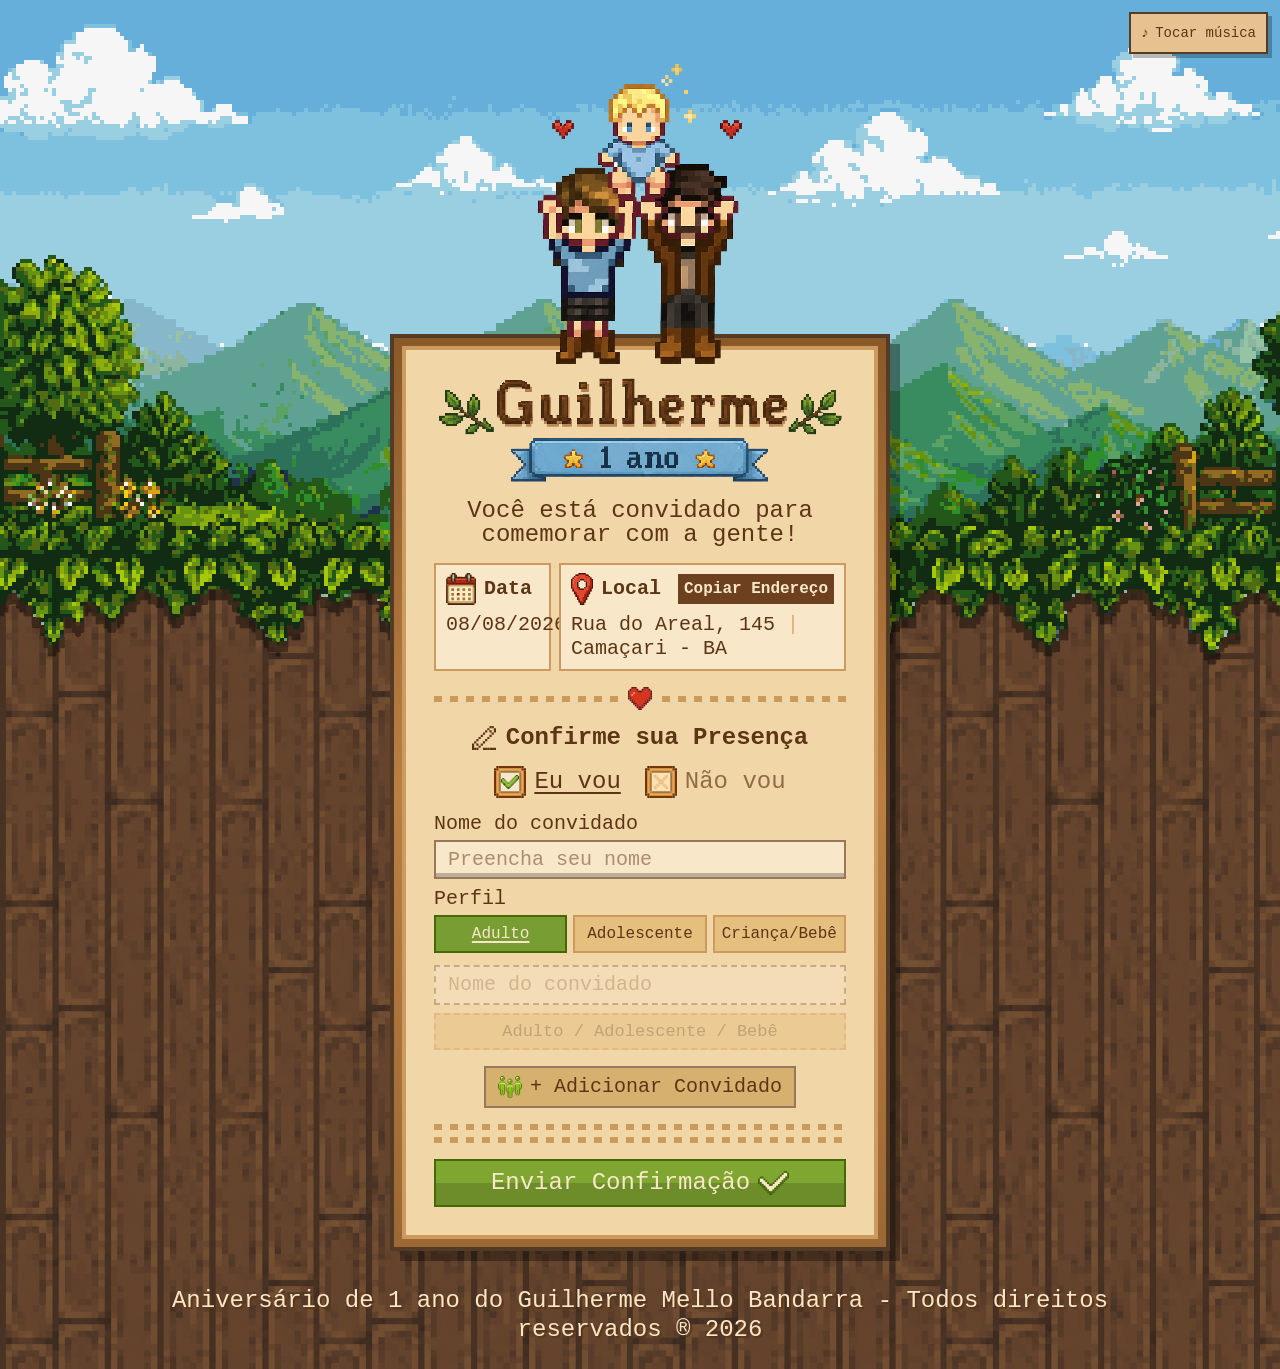
==== index.html @ 206cfdb2 "Add favicon and validate Apps Script URL" ====
<!doctype html>
<html lang="pt-BR">
  <head>
    <meta charset="UTF-8" />
    <meta name="viewport" content="width=device-width, initial-scale=1.0" />
    <title>Convite Guilherme - 1 ano</title>
    <link rel="icon" type="image/png" href="assets/images/favicon.png" />
    <link rel="stylesheet" href="styles.css" />
    <script src="script.js" defer></script>
  </head>
  <body>
    <div class="page">
      <div class="sky-scene" aria-hidden="true"></div>

      <main class="experience" aria-labelledby="invite-title">
        <button class="audio-toggle" type="button" id="audioToggle" aria-pressed="false">
          <span aria-hidden="true">♪</span>
          <span id="audioLabel">Tocar música</span>
        </button>
        <audio id="backgroundAudio" src="assets/audio/background.mp3" loop preload="auto" autoplay></audio>
        <div class="toast" id="toast" role="status" aria-live="polite" aria-atomic="true"></div>

        <section class="card-stage" aria-label="Convite de aniversário">
          <div class="family-art" aria-hidden="true">
            <img src="assets/images/family-top.png" alt="" />
          </div>

          <article class="invite-frame">
            <div class="paper">
              <h1 id="invite-title" class="sr-only">Convite de aniversário de 1 ano do Guilherme</h1>

              <div class="title-art" aria-hidden="true">
                <img src="assets/images/title-guilherme.png" alt="" />
              </div>

              <p class="intro">
                Você está convidado para<br />
                comemorar com a gente!
              </p>

              <section class="party-info" aria-label="Informações da festa">
                <div class="info-box date-box">
                  <div class="info-heading">
                    <img class="info-icon" src="assets/images/icon-calendar.svg" alt="" aria-hidden="true" />
                    <span>Data</span>
                  </div>
                  <p>08/08/2026</p>
                </div>

                <div class="info-box location-box">
                  <div class="info-heading">
                    <img class="info-icon location-icon" src="assets/images/icon-location.svg" alt="" aria-hidden="true" />
                    <span>Local</span>
                    <button class="copy-button" type="button" id="copyAddress">Copiar Endereço</button>
                  </div>
                  <p id="partyAddress">Rua do Areal, 145 <span>|</span> Camaçari - BA</p>
                </div>
              </section>

              <div class="ornament" aria-hidden="true">
                <img src="assets/images/divider-line.svg" alt="" />
                <img class="heart" src="assets/images/heart.svg" alt="" />
                <img src="assets/images/divider-line.svg" alt="" />
              </div>

              <form class="rsvp-form" id="rsvpForm" novalidate>
                <div class="form-title">
                  <img src="assets/images/icon-pencil.svg" alt="" aria-hidden="true" />
                  <h2>Confirme sua Presença</h2>
                </div>

                <fieldset class="status-field reservation-status">
                  <legend>Status da reserva</legend>
                  <div class="status-row" role="radiogroup" aria-label="Status de presença da reserva">
                    <label class="status-option">
                      <input type="radio" name="reservation-status" value="confirmado" checked />
                      <span class="status-art" aria-hidden="true">
                        <img class="status-box" src="assets/images/checkbox-yes.svg" alt="" />
                        <img class="status-mark check" src="assets/images/check-mark.svg" alt="" />
                      </span>
                      <span>Eu vou</span>
                    </label>
                    <label class="status-option">
                      <input type="radio" name="reservation-status" value="nao_vou" />
                      <span class="status-art" aria-hidden="true">
                        <img class="status-box" src="assets/images/checkbox-no.svg" alt="" />
                        <img class="status-mark close" src="assets/images/close-mark.svg" alt="" />
                      </span>
                      <span>Não vou</span>
                    </label>
                  </div>
                  <div class="field-error" id="reservationStatusError" aria-live="polite"></div>
                </fieldset>

                <div class="guest-list" id="guestList"></div>

                <button class="add-guest" type="button" id="addGuest">
                  <img src="assets/images/icon-add-guests.svg" alt="" aria-hidden="true" />
                  <span>+ Adicionar Convidado</span>
                </button>

                <div class="form-message" id="formMessage" aria-live="polite"></div>

                <div class="submit-lines" aria-hidden="true">
                  <img src="assets/images/divider-line-wide.svg" alt="" />
                  <img src="assets/images/divider-line-wide.svg" alt="" />
                </div>

                <button class="submit-button" type="submit" id="submitButton">
                  <span id="submitLabel">Enviar Confirmação</span>
                  <img src="assets/images/submit-check.svg" alt="" aria-hidden="true" />
                </button>
              </form>
            </div>
          </article>
        </section>

        <footer class="footer">
          Aniversário de 1 ano do Guilherme Mello Bandarra - Todos direitos reservados ® 2026
        </footer>
      </main>
    </div>
  </body>
</html>
---- styles.css ----
:root {
  --wood-dark: #533b25;
  --wood-mid: #8a5928;
  --wood-light: #bb7f43;
  --paper: #f1d6a7;
  --paper-soft: #f9e7c9;
  --ink: #5c3515;
  --line: #cc995e;
  --input-border: #98785a;
  --green-top: #7fa630;
  --green-bottom: #6c8d29;
  --green-border: #476807;
  --font-pixel: "Windows", "Thin Sans", "Courier New", monospace;
  --font-thin: "Thin Sans", "Windows", "Courier New", monospace;
  --mobile-width: min(calc(100vw - 14px), 500px);
}

* {
  box-sizing: border-box;
}

html {
  min-width: 320px;
  overflow-x: hidden;
}

body {
  margin: 0;
  min-width: 320px;
  min-height: 100svh;
  overflow-x: hidden;
  color: var(--ink);
  font-family: var(--font-pixel);
  background: #5c3515 url("assets/images/bg-tile.png") top left / 627px 627px repeat;
  -webkit-font-smoothing: none;
  font-smooth: never;
}

button,
input,
textarea {
  font: inherit;
}

button {
  color: inherit;
  cursor: pointer;
  transition: transform 120ms steps(2, end), filter 120ms steps(2, end), background-color 120ms steps(2, end);
}

button:disabled {
  cursor: not-allowed;
}

img {
  display: block;
  max-width: 100%;
}

a {
  color: inherit;
}

.page {
  position: relative;
  min-height: 100svh;
  overflow-x: clip;
}

.sky-scene {
  position: absolute;
  top: 0;
  left: 50%;
  z-index: 0;
  width: 1672px;
  height: 702px;
  transform: translateX(-50%);
  background: url("assets/images/bg-top.png") top center / cover no-repeat;
  image-rendering: pixelated;
  pointer-events: none;
}

.experience {
  position: relative;
  z-index: 1;
  display: flex;
  min-height: 100svh;
  flex-direction: column;
  align-items: center;
  padding: 24px 12px 24px;
}

.audio-toggle {
  position: absolute;
  top: 12px;
  right: 12px;
  z-index: 10;
  display: inline-flex;
  min-height: 42px;
  align-items: center;
  justify-content: center;
  gap: 6px;
  border: 2px solid var(--wood-dark);
  border-radius: 0;
  padding: 8px 10px;
  background: #e5c28f;
  box-shadow: 4px 4px 0 rgba(0, 0, 0, 0.25);
  color: var(--ink);
  font-size: 14px;
  line-height: 1;
}

.audio-toggle[aria-pressed="true"] {
  background: #e5c28f;
}

.toast {
  position: fixed;
  right: 16px;
  bottom: 16px;
  z-index: 30;
  max-width: min(320px, calc(100vw - 32px));
  border: 2px solid var(--line);
  padding: 10px 12px;
  background: var(--ink);
  box-shadow: 4px 4px 0 rgba(0, 0, 0, 0.28);
  color: var(--paper-soft);
  font-size: 16px;
  line-height: 1.15;
  opacity: 0;
  pointer-events: none;
  transform: translateY(8px);
  transition: opacity 160ms steps(2, end), transform 160ms steps(2, end);
}

.toast.is-visible {
  opacity: 1;
  transform: translateY(0);
}

.card-stage {
  position: relative;
  width: var(--mobile-width);
  padding-top: clamp(205px, 54vw, 270px);
  margin-top: clamp(36px, 5vw, 64px);
}

.family-art {
  position: absolute;
  top: 0;
  left: 50%;
  z-index: 4;
  width: 40.8%;
  min-width: 142px;
  max-width: 204px;
  aspect-ratio: 204 / 300;
  transform: translateX(-50%);
  overflow: hidden;
  pointer-events: none;
}

.family-art img {
  position: absolute;
  top: -16.94%;
  left: -52.64%;
  width: 200.64%;
  height: 136.16%;
  max-width: none;
  image-rendering: pixelated;
}

.invite-frame {
  position: relative;
  z-index: 2;
  width: 100%;
  border: 4px solid var(--wood-dark);
  background: linear-gradient(180deg, var(--wood-mid) 0%, var(--wood-light) 50%, #9c6833 100%);
  box-shadow: 10px 10px 0 rgba(0, 0, 0, 0.33);
  padding: clamp(7px, 1.8vw, 8px);
}

.paper {
  display: flex;
  flex-direction: column;
  align-items: center;
  gap: clamp(12px, 3.2vw, 16px);
  overflow: hidden;
  width: 100%;
  border: 4px solid var(--line);
  background: var(--paper);
  padding: clamp(16px, 5.6vw, 28px);
}

.title-art {
  position: relative;
  width: min(100%, 403px);
  aspect-ratio: 403 / 105;
  overflow: hidden;
  flex: 0 0 auto;
}

.title-art img {
  position: absolute;
  top: -27.2%;
  left: -9.43%;
  width: 118.37%;
  height: 151.46%;
  max-width: none;
  image-rendering: pixelated;
}

.intro {
  width: min(100%, 392px);
  margin: 0;
  color: var(--ink);
  font-size: clamp(18px, 4.8vw, 24px);
  line-height: 1;
  text-align: center;
}

.party-info {
  display: grid;
  width: 100%;
  grid-template-columns: 117px minmax(0, 1fr);
  gap: 8px;
}

.info-box {
  min-width: 0;
  border: 2px solid var(--line);
  background: var(--paper-soft);
  padding: 8px 10px;
}

.info-heading {
  display: flex;
  align-items: center;
  gap: 8px;
  min-width: 0;
  color: var(--ink);
  font-size: clamp(15px, 4.3vw, 20px);
  font-weight: 700;
  line-height: 1;
}

.info-icon {
  flex: 0 0 auto;
  width: 30px;
  height: 32px;
  image-rendering: pixelated;
}

.location-icon {
  width: 22px;
}

.info-box p {
  margin: 8px 0 0;
  color: var(--ink);
  font-size: clamp(14px, 4vw, 20px);
  line-height: 1.2;
}

.location-box .info-heading span:first-of-type {
  flex: 1;
}

.location-box p span {
  color: #d7ad79;
}

.copy-button {
  min-height: 30px;
  border: 0;
  border-radius: 0;
  padding: 4px 6px;
  background: #6d411f;
  color: var(--paper-soft);
  font-size: clamp(10px, 3.4vw, 16px);
  line-height: 1;
  white-space: nowrap;
}

.field-error:empty,
.form-message:empty {
  display: none;
}

.ornament {
  display: grid;
  width: 100%;
  grid-template-columns: minmax(0, 1fr) auto minmax(0, 1fr);
  align-items: center;
  gap: 10px;
}

.ornament img:not(.heart),
.submit-lines img {
  width: 100%;
  height: 6px;
  object-fit: fill;
  image-rendering: pixelated;
}

.heart {
  width: 24px;
  height: 23px;
  image-rendering: pixelated;
}

.rsvp-form {
  display: flex;
  width: 100%;
  flex-direction: column;
  align-items: center;
  gap: clamp(12px, 3.2vw, 16px);
}

.form-title {
  display: flex;
  align-items: center;
  justify-content: center;
  gap: 10px;
}

.form-title img {
  width: 24px;
  height: 24px;
}

.form-title h1,
.form-title h2 {
  margin: 0;
  font-size: clamp(18px, 5.2vw, 24px);
  line-height: 1;
  text-align: center;
}

.guest-list {
  display: flex;
  width: 100%;
  flex-direction: column;
  gap: 12px;
}

.guest-block {
  display: flex;
  position: relative;
  width: 100%;
  flex-direction: column;
  gap: 12px;
}

.guest-block-extra {
  padding-left: 26px;
}

.status-field {
  min-width: 0;
  margin: 0;
  border: 0;
  padding: 0;
}

.status-field legend {
  position: absolute;
  width: 1px;
  height: 1px;
  overflow: hidden;
  clip: rect(0, 0, 0, 0);
  white-space: nowrap;
}

.status-row {
  display: flex;
  flex-wrap: wrap;
  justify-content: center;
  gap: 14px 24px;
}

.reservation-status {
  width: 100%;
}

.status-option {
  display: inline-flex;
  min-height: 32px;
  align-items: center;
  justify-content: center;
  gap: 8px;
  color: var(--ink);
  font-size: clamp(18px, 5vw, 24px);
  line-height: 1;
  white-space: nowrap;
  transition: transform 120ms steps(2, end), filter 120ms steps(2, end);
}

.status-option input {
  position: absolute;
  opacity: 0;
  pointer-events: none;
}

.status-art {
  position: relative;
  width: 32px;
  height: 32px;
  flex: 0 0 auto;
}

.status-art img {
  position: absolute;
  image-rendering: pixelated;
}

.status-box {
  inset: 0;
  width: 32px;
  height: 32px;
}

.status-mark.check {
  top: 9px;
  left: 7px;
  width: 18px;
  height: 14px;
}

.status-mark.close {
  top: 9px;
  left: 9px;
  width: 14px;
  height: 14px;
}

.status-option input:not(:checked) ~ .status-art .status-mark {
  opacity: 0.18;
}

.status-option input:not(:checked) ~ span:last-child {
  opacity: 0.65;
}

.status-option input:checked ~ span:last-child {
  text-decoration: underline;
  text-decoration-thickness: 2px;
  text-underline-offset: 4px;
}

.status-option:focus-within {
  outline: 3px solid #2d6fc1;
  outline-offset: 3px;
}

.guest-fields {
  display: grid;
  width: 100%;
  grid-template-columns: minmax(0, 1fr);
  align-items: stretch;
  gap: 10px;
}

.guest-head {
  position: absolute;
  top: 28px;
  left: 0;
  display: flex;
  min-height: 0;
  align-items: center;
  justify-content: flex-start;
}

.remove-guest {
  display: inline-flex;
  width: 22px;
  height: 22px;
  min-height: 0;
  align-items: center;
  justify-content: center;
  border: 0;
  border-radius: 0;
  padding: 3px;
  background: rgba(249, 231, 201, 0.42);
  box-shadow: none;
  color: #8b2719;
  line-height: 1;
  opacity: 0.72;
}

.remove-guest img {
  width: 14px;
  height: 14px;
  image-rendering: pixelated;
}

.name-field,
.category-field {
  display: flex;
  min-width: 0;
  flex-direction: column;
  gap: 6px;
}

.name-field label,
.category-label {
  font-size: clamp(15px, 4vw, 20px);
  line-height: 1;
}

.name-field input {
  width: 100%;
  min-height: 34px;
  border: 2px solid var(--input-border);
  border-radius: 0;
  padding: 6px 12px;
  background: var(--paper-soft);
  box-shadow: inset 0 -4px 0 rgba(0, 0, 0, 0.25);
  color: var(--ink);
  font-size: clamp(17px, 4.4vw, 20px);
  line-height: 1;
}

.name-field input::placeholder {
  color: rgba(92, 53, 21, 0.5);
  opacity: 1;
}

.name-field input[aria-invalid="true"] {
  border-color: #b02a19;
}

.category-options {
  display: grid;
  grid-template-columns: repeat(3, minmax(0, 1fr));
  gap: 6px;
}

.category-option {
  position: relative;
  display: inline-flex;
  min-height: 38px;
  align-items: center;
  justify-content: center;
  border: 2px solid var(--line);
  padding: 7px 4px;
  background: #e4bf7d;
  color: var(--ink);
  font-size: clamp(13px, 3.6vw, 16px);
  line-height: 1;
  text-align: center;
  transition: transform 120ms steps(2, end), filter 120ms steps(2, end), background-color 120ms steps(2, end);
}

.category-option input {
  position: absolute;
  opacity: 0;
  pointer-events: none;
}

.category-option span {
  overflow-wrap: anywhere;
}

.category-option input:checked ~ span {
  text-decoration: underline;
  text-decoration-thickness: 2px;
  text-underline-offset: 3px;
}

.category-option:has(input:checked) {
  border-color: var(--green-border);
  background: #789d32;
  color: var(--paper-soft);
}

.category-option:focus-within {
  outline: 3px solid #2d6fc1;
  outline-offset: 3px;
}

.category-option:hover {
  filter: brightness(1.08);
  transform: translateY(-1px);
}

.category-options[aria-invalid="true"] .category-option {
  border-color: #b02a19;
}

.guest-placeholder {
  display: grid;
  width: 100%;
  grid-template-columns: minmax(0, 1fr);
  align-items: center;
  gap: 8px;
  opacity: 0.45;
}

.placeholder-name {
  min-height: 34px;
  border: 2px dashed var(--input-border);
  padding: 8px 12px;
  background: var(--paper-soft);
  color: rgba(92, 53, 21, 0.5);
  font-size: clamp(17px, 4.4vw, 20px);
  line-height: 1;
}

.placeholder-category {
  min-height: 34px;
  border: 2px dashed var(--line);
  padding: 8px 10px;
  background: #e4bf7d;
  color: rgba(92, 53, 21, 0.65);
  font-size: clamp(14px, 3.8vw, 17px);
  line-height: 1;
  text-align: center;
}

.field-error {
  color: #9b1f12;
  font-family: var(--font-thin);
  font-size: 12px;
  line-height: 1.2;
}

.add-guest {
  display: inline-flex;
  min-height: 40px;
  align-items: center;
  justify-content: center;
  gap: 8px;
  border: 2px solid var(--input-border);
  border-radius: 0;
  padding: 8px 12px;
  background: #d6b06f;
  box-shadow: none;
  color: var(--ink);
  font-size: clamp(16px, 4.4vw, 20px);
  line-height: 1;
}

.add-guest img {
  width: 24px;
  height: 22px;
}

.form-message {
  width: 100%;
  font-family: var(--font-thin);
  font-size: 14px;
  line-height: 1.25;
  text-align: center;
}

.form-message.error {
  color: #9b1f12;
}

.form-message.success {
  color: #476807;
  font-weight: 700;
}

.tool-experience {
  justify-content: flex-start;
}

.tool-stage {
  position: relative;
  width: var(--mobile-width);
  margin-top: clamp(48px, 10vw, 72px);
}

.tool-paper {
  gap: clamp(14px, 4vw, 20px);
}

.generator-form,
.generator-list {
  display: flex;
  width: 100%;
  flex-direction: column;
  gap: clamp(12px, 3.2vw, 16px);
}

.generated-link {
  display: flex;
  width: 100%;
  flex-direction: column;
  gap: 8px;
}

.generated-link[hidden] {
  display: none;
}

.generated-link label {
  font-size: clamp(16px, 4.4vw, 20px);
  line-height: 1;
}

.generated-link textarea {
  width: 100%;
  min-height: 92px;
  resize: vertical;
  border: 2px solid var(--input-border);
  border-radius: 0;
  padding: 8px 10px;
  background: var(--paper-soft);
  box-shadow: inset 0 -4px 0 rgba(0, 0, 0, 0.25);
  color: var(--ink);
  font-family: var(--font-thin);
  font-size: 14px;
  line-height: 1.25;
}

.generator-actions {
  display: grid;
  grid-template-columns: 1fr 1fr;
  gap: 8px;
}

.copy-link-button,
.visit-link {
  display: inline-flex;
  min-height: 40px;
  align-items: center;
  justify-content: center;
  border: 2px solid var(--wood-dark);
  border-radius: 0;
  padding: 8px 10px;
  background: #6d411f;
  color: var(--paper-soft);
  font-size: clamp(14px, 4vw, 18px);
  line-height: 1;
  text-align: center;
  text-decoration: none;
  transition: transform 120ms steps(2, end), filter 120ms steps(2, end), background-color 120ms steps(2, end);
}

.visit-link {
  background: #d6b06f;
  color: var(--ink);
}

.copy-link-button:hover,
.visit-link:hover {
  filter: brightness(1.08);
  transform: translateY(-1px);
}

.thanks-paper {
  min-height: 430px;
  justify-content: center;
  text-align: center;
}

.thanks-title {
  margin: 0;
  color: var(--ink);
  font-size: clamp(34px, 10vw, 52px);
  line-height: 1;
}

.thanks-copy {
  max-width: 340px;
  margin: 0;
  color: var(--ink);
  font-size: clamp(18px, 5vw, 24px);
  line-height: 1.15;
}

.back-link {
  width: min(100%, 260px);
  margin-top: 6px;
}

.submit-lines {
  display: flex;
  width: 100%;
  flex-direction: column;
  gap: 7px;
}

.submit-button {
  display: inline-flex;
  width: 100%;
  min-height: 48px;
  align-items: center;
  justify-content: center;
  gap: 8px;
  border: 2px solid var(--green-border);
  border-radius: 0;
  padding: 10px 16px;
  background: linear-gradient(180deg, var(--green-top) 0 50%, var(--green-bottom) 50% 100%);
  box-shadow: none;
  color: var(--paper-soft);
  font-size: clamp(20px, 5.2vw, 24px);
  line-height: 1;
}

.submit-button img {
  width: 31px;
  height: 24px;
  image-rendering: pixelated;
}

.submit-button[aria-busy="true"] {
  opacity: 0.76;
}

.audio-toggle:hover,
.copy-button:hover,
.add-guest:hover,
.remove-guest:hover,
.submit-button:hover,
.status-option:hover {
  filter: brightness(1.08);
  transform: translateY(-1px);
}

.submit-button:hover {
  background: linear-gradient(180deg, #8eb73a 0 50%, #73992d 50% 100%);
}

.add-guest:hover,
.remove-guest:hover,
.audio-toggle:hover {
  background: #e8c481;
}

.copy-button:hover {
  background: #74441c;
}

.audio-toggle:active,
.copy-button:active,
.add-guest:active,
.remove-guest:active,
.submit-button:active {
  transform: translateY(1px);
}

.footer {
  width: min(100%, 980px);
  margin: 36px auto 0;
  color: var(--paper-soft);
  font-size: clamp(14px, 3.5vw, 24px);
  line-height: 1.2;
  text-align: center;
  text-shadow: 2px 2px 0 rgba(92, 53, 21, 0.9);
}

.sr-only {
  position: absolute;
  width: 1px;
  height: 1px;
  overflow: hidden;
  clip: rect(0, 0, 0, 0);
  white-space: nowrap;
}

@media (max-width: 430px) {
  :root {
    --mobile-width: min(calc(100vw - 10px), 500px);
  }

  .experience {
    padding-right: 5px;
    padding-left: 5px;
  }

  .paper {
    padding-right: clamp(12px, 4vw, 18px);
    padding-left: clamp(12px, 4vw, 18px);
  }

  .intro {
    font-size: clamp(20px, 5.6vw, 25px);
  }

  .info-heading {
    font-size: clamp(17px, 4.8vw, 21px);
  }

  .info-box p {
    font-size: clamp(16px, 4.4vw, 21px);
  }

  .form-title h2 {
    font-size: clamp(21px, 5.8vw, 25px);
  }

  .form-title h1 {
    font-size: clamp(21px, 5.8vw, 25px);
  }

  .status-option {
    font-size: clamp(20px, 5.5vw, 25px);
  }

  .name-field label,
  .category-label {
    font-size: clamp(16px, 4.6vw, 21px);
  }

  .name-field input,
  .placeholder-name {
    font-size: clamp(18px, 5vw, 21px);
  }

  .category-option {
    font-size: clamp(14px, 3.8vw, 17px);
  }

  .add-guest {
    font-size: clamp(17px, 4.8vw, 21px);
  }

  .submit-button {
    font-size: clamp(22px, 6vw, 25px);
  }

  .party-info {
    grid-template-columns: 1fr;
  }

  .title-art {
    aspect-ratio: 2172 / 724;
    width: min(92%, 292px);
  }

  .title-art img {
    position: static;
    width: 100%;
    height: 100%;
    object-fit: contain;
  }

  .date-box {
    display: grid;
    grid-template-columns: auto 1fr;
    align-items: center;
    gap: 8px;
  }

  .date-box p {
    margin: 0;
    text-align: right;
  }

  .status-row {
    gap: 10px 16px;
  }
}

@media (max-width: 370px) {
  .paper {
    padding-right: 14px;
    padding-left: 14px;
  }

  .copy-button {
    padding-right: 5px;
    padding-left: 5px;
    font-size: 10px;
  }

  .generator-actions {
    grid-template-columns: 1fr;
  }

  .guest-block-extra {
    padding-left: 24px;
  }

  .guest-head {
    top: 28px;
  }

  .guest-head {
    justify-content: flex-start;
  }
}

@media (min-width: 900px) {
  .experience {
    padding-top: 64px;
  }

  .card-stage {
    margin-top: 0;
  }
}

@media (prefers-reduced-motion: no-preference) {
  .invite-frame {
    animation: settle 460ms steps(4, end) both;
  }

  .family-art {
    animation: bob 1200ms steps(2, end) infinite;
  }
}

@keyframes settle {
  from {
    transform: translateY(10px);
  }
  to {
    transform: translateY(0);
  }
}

@keyframes bob {
  0%,
  100% {
    transform: translateX(-50%) translateY(0);
  }
  50% {
    transform: translateX(-50%) translateY(-2px);
  }
}
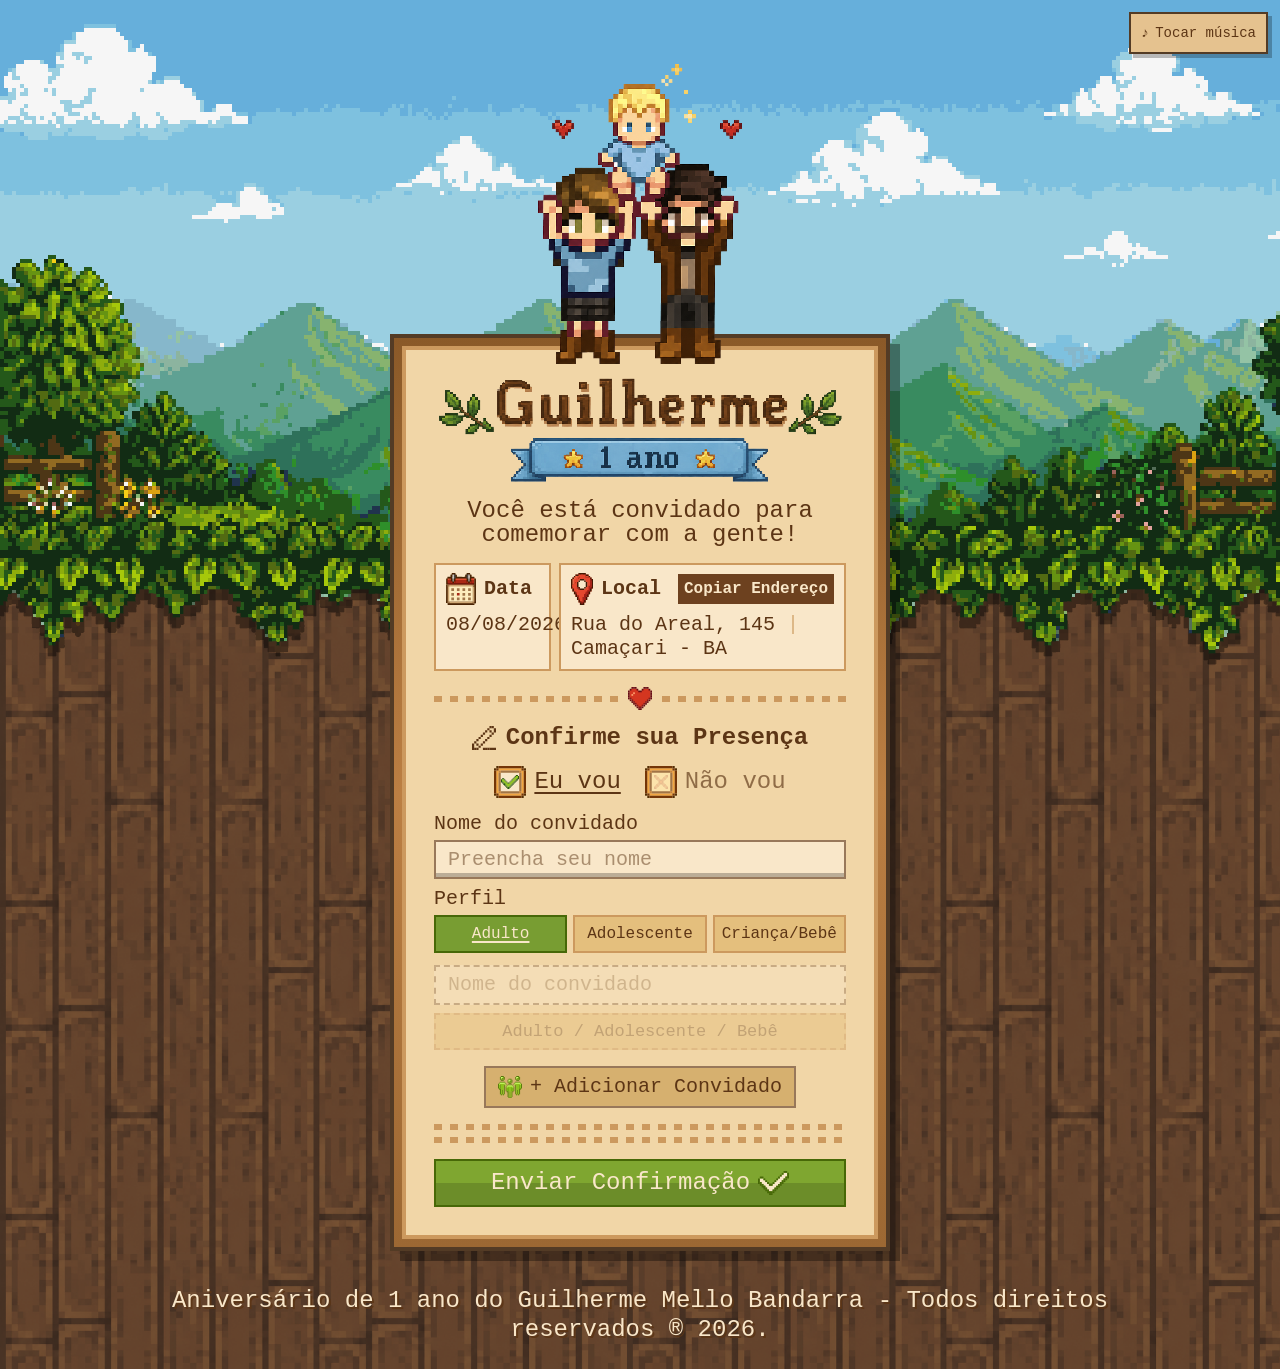
==== commit 42b0f45b: "Merge remote-tracking branch 'origin/main'" ====
--- a/index.html
+++ b/index.html
@@ -116,7 +116,7 @@
         </section>
 
         <footer class="footer">
-          Aniversário de 1 ano do Guilherme Mello Bandarra - Todos direitos reservados ® 2026
+          Aniversário de 1 ano do Guilherme Mello Bandarra - Todos direitos reservados ® 2026.
         </footer>
       </main>
     </div>
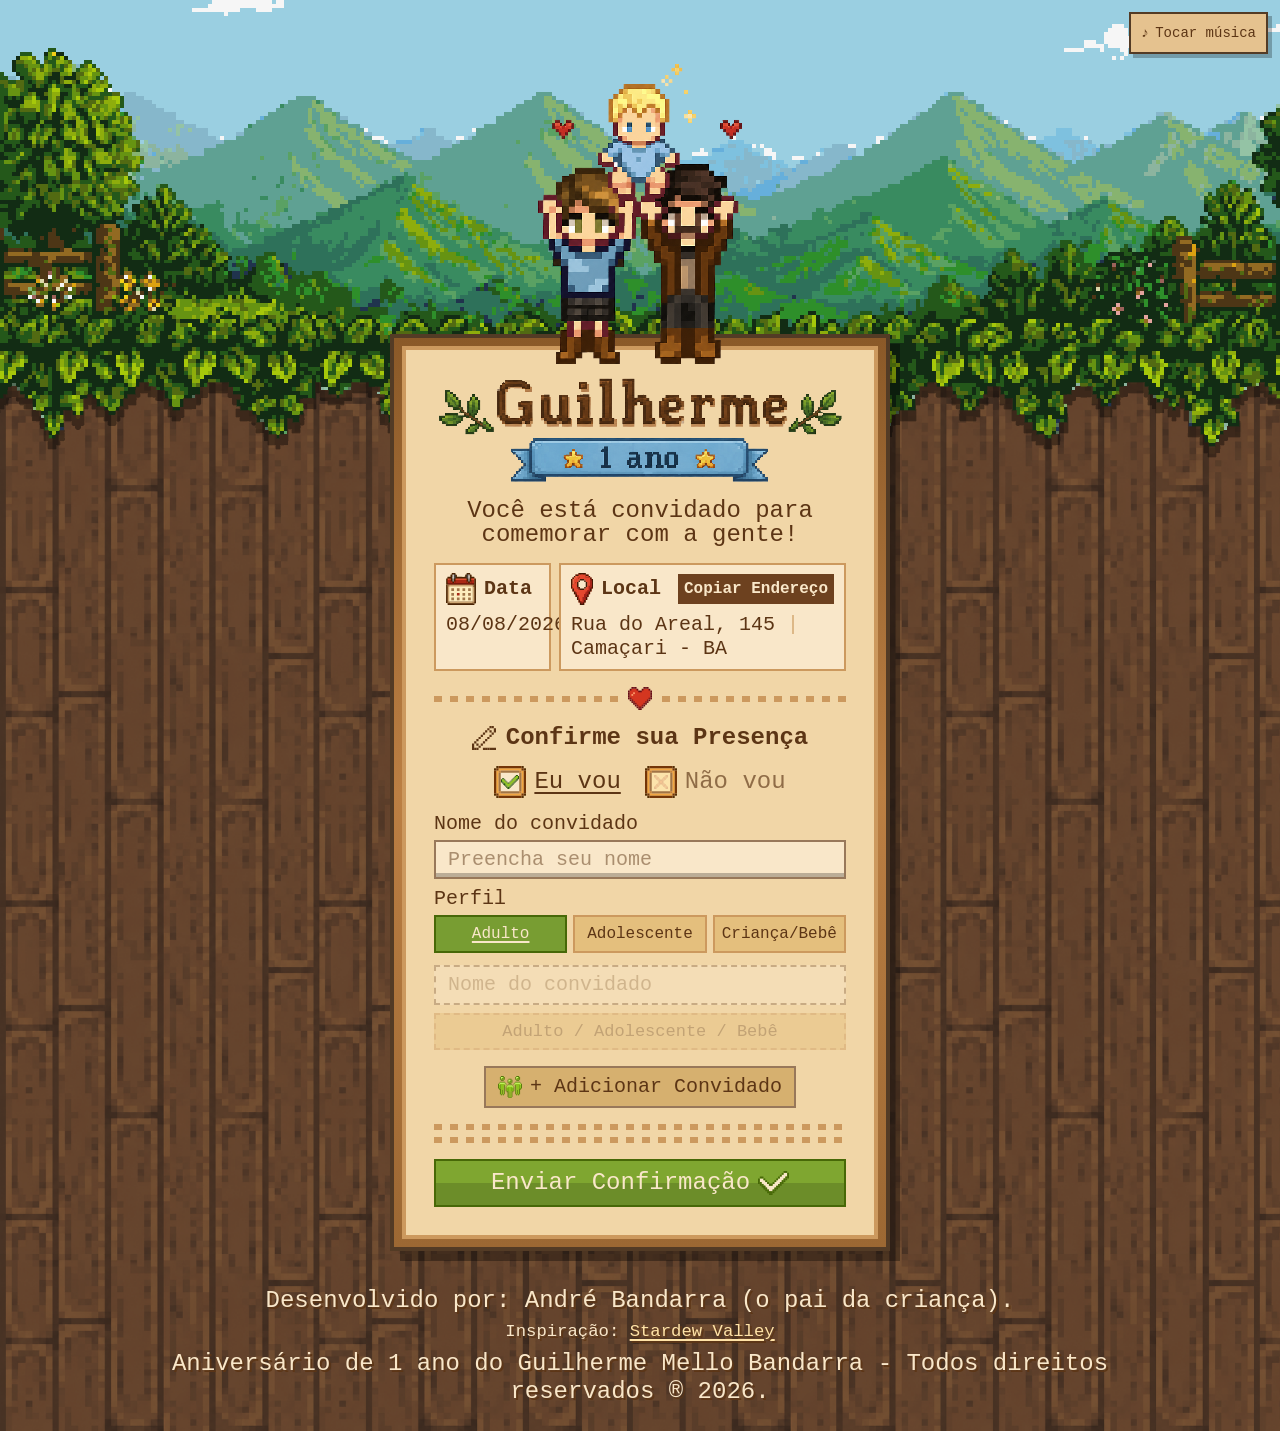
==== commit 32c44540: "Update landing footer and sky background" ====
--- a/index.html
+++ b/index.html
@@ -116,7 +116,14 @@
         </section>
 
         <footer class="footer">
-          Aniversário de 1 ano do Guilherme Mello Bandarra - Todos direitos reservados ® 2026.
+          <p>
+            Desenvolvido por: André Bandarra (o pai da criança).
+            <small>
+              Inspiração:
+              <a href="https://stardewvalley.net/" target="_blank" rel="noopener noreferrer">Stardew Valley</a>
+            </small>
+          </p>
+          <p>Aniversário de 1 ano do Guilherme Mello Bandarra - Todos direitos reservados ® 2026.</p>
         </footer>
       </main>
     </div>
--- a/styles.css
+++ b/styles.css
@@ -68,14 +68,15 @@
 }
 
 .sky-scene {
-  position: absolute;
+  position: fixed;
   top: 0;
   left: 50%;
   z-index: 0;
   width: 1672px;
   height: 702px;
+  max-height: 55svh;
   transform: translateX(-50%);
-  background: url("assets/images/bg-top.png") top center / cover no-repeat;
+  background: url("assets/images/bg-top.png") bottom center / cover no-repeat;
   image-rendering: pixelated;
   pointer-events: none;
 }
@@ -852,6 +853,32 @@
   text-shadow: 2px 2px 0 rgba(92, 53, 21, 0.9);
 }
 
+.footer p {
+  margin: 0;
+}
+
+.footer p + p {
+  margin-top: 8px;
+}
+
+.footer small {
+  display: block;
+  margin-top: 6px;
+  font-size: 0.72em;
+  line-height: 1.15;
+}
+
+.footer a {
+  color: #ffe3a7;
+  text-decoration: underline;
+  text-decoration-thickness: 2px;
+  text-underline-offset: 3px;
+}
+
+.footer a:hover {
+  color: #fff2c8;
+}
+
 .sr-only {
   position: absolute;
   width: 1px;
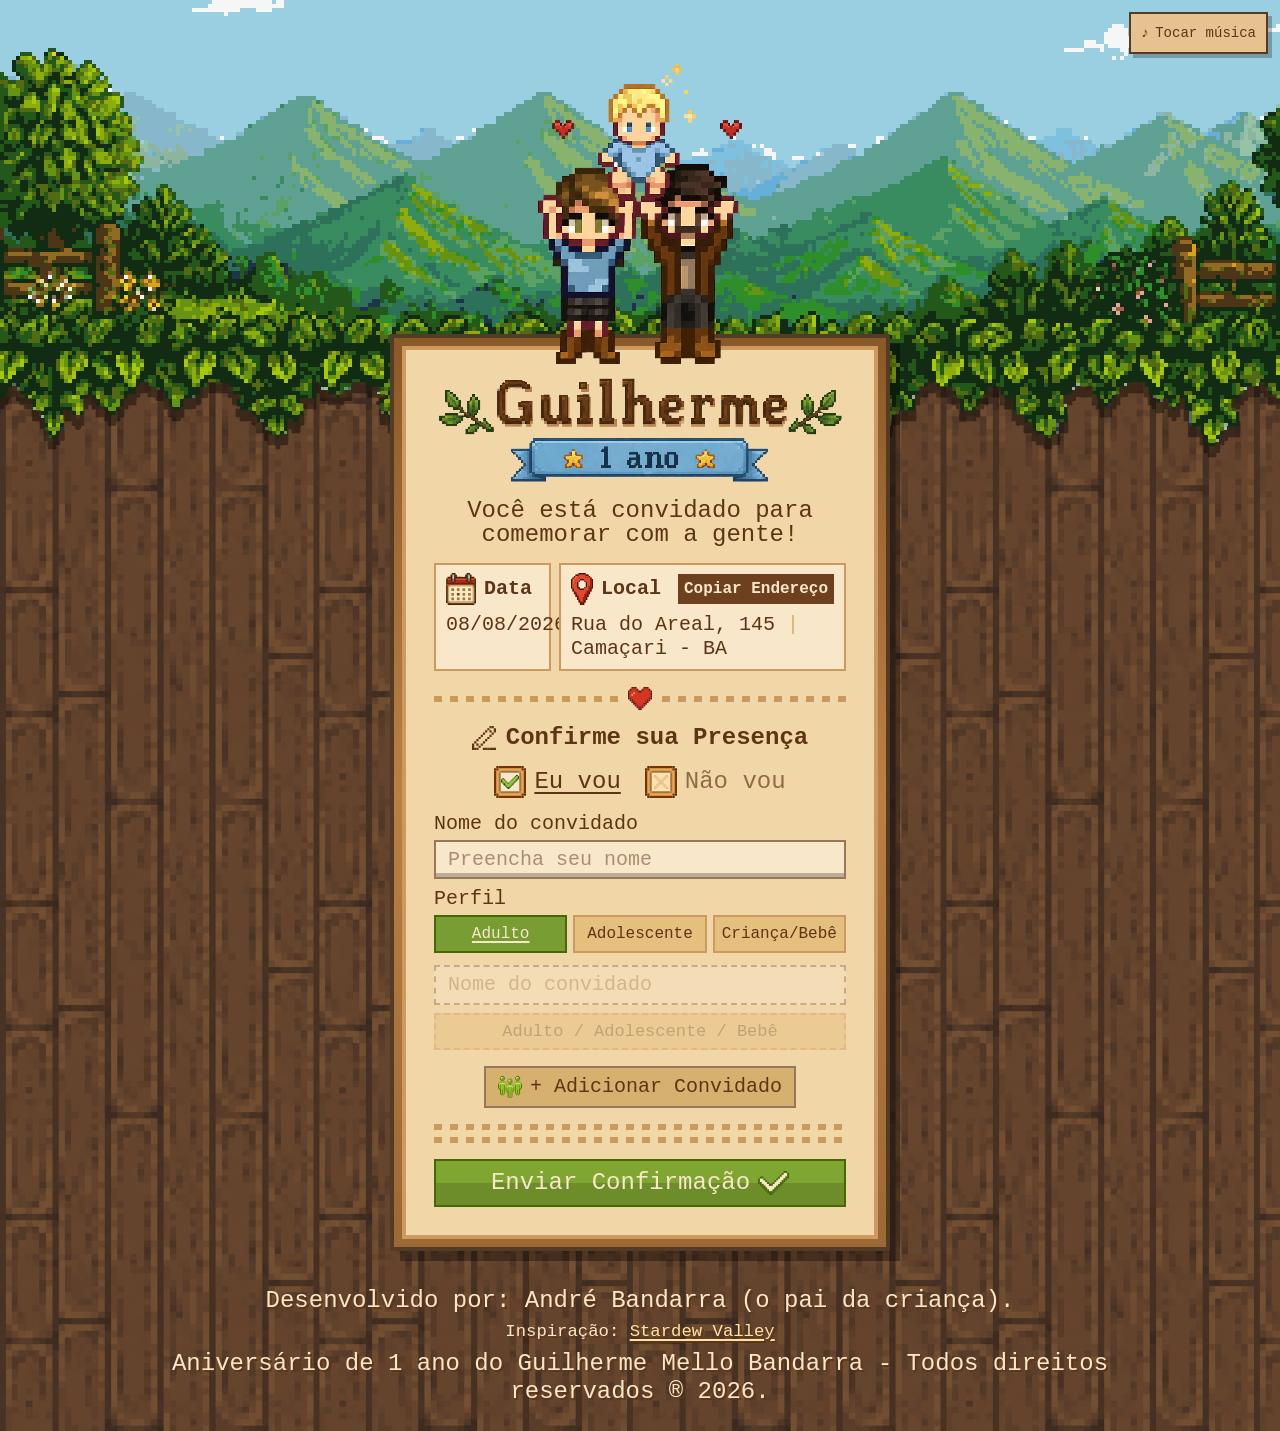
==== commit 9651e6ed: "Add WebP image fallbacks" ====
--- a/index.html
+++ b/index.html
@@ -4,6 +4,7 @@
     <meta charset="UTF-8" />
     <meta name="viewport" content="width=device-width, initial-scale=1.0" />
     <title>Convite Guilherme - 1 ano</title>
+    <link rel="icon" type="image/webp" href="assets/images/favicon.webp" />
     <link rel="icon" type="image/png" href="assets/images/favicon.png" />
     <link rel="stylesheet" href="styles.css" />
     <script src="script.js" defer></script>
@@ -22,7 +23,10 @@
 
         <section class="card-stage" aria-label="Convite de aniversário">
           <div class="family-art" aria-hidden="true">
-            <img src="assets/images/family-top.png" alt="" />
+            <picture>
+              <source srcset="assets/images/family-top.webp" type="image/webp" />
+              <img src="assets/images/family-top.png" alt="" width="1254" height="1254" fetchpriority="high" decoding="async" />
+            </picture>
           </div>
 
           <article class="invite-frame">
@@ -30,7 +34,10 @@
               <h1 id="invite-title" class="sr-only">Convite de aniversário de 1 ano do Guilherme</h1>
 
               <div class="title-art" aria-hidden="true">
-                <img src="assets/images/title-guilherme.png" alt="" />
+                <picture>
+                  <source srcset="assets/images/title-guilherme.webp" type="image/webp" />
+                  <img src="assets/images/title-guilherme.png" alt="" width="2172" height="724" fetchpriority="high" decoding="async" />
+                </picture>
               </div>
 
               <p class="intro">
--- a/styles.css
+++ b/styles.css
@@ -32,6 +32,10 @@
   color: var(--ink);
   font-family: var(--font-pixel);
   background: #5c3515 url("assets/images/bg-tile.png") top left / 627px 627px repeat;
+  background: #5c3515 image-set(
+    url("assets/images/bg-tile.webp") type("image/webp"),
+    url("assets/images/bg-tile.png") type("image/png")
+  ) top left / 627px 627px repeat;
   -webkit-font-smoothing: none;
   font-smooth: never;
 }
@@ -77,6 +81,10 @@
   max-height: 55svh;
   transform: translateX(-50%);
   background: url("assets/images/bg-top.png") bottom center / cover no-repeat;
+  background: image-set(
+    url("assets/images/bg-top.webp") type("image/webp"),
+    url("assets/images/bg-top.png") type("image/png")
+  ) bottom center / cover no-repeat;
   image-rendering: pixelated;
   pointer-events: none;
 }
@@ -170,6 +178,11 @@
   image-rendering: pixelated;
 }
 
+.family-art picture,
+.title-art picture {
+  display: contents;
+}
+
 .invite-frame {
   position: relative;
   z-index: 2;
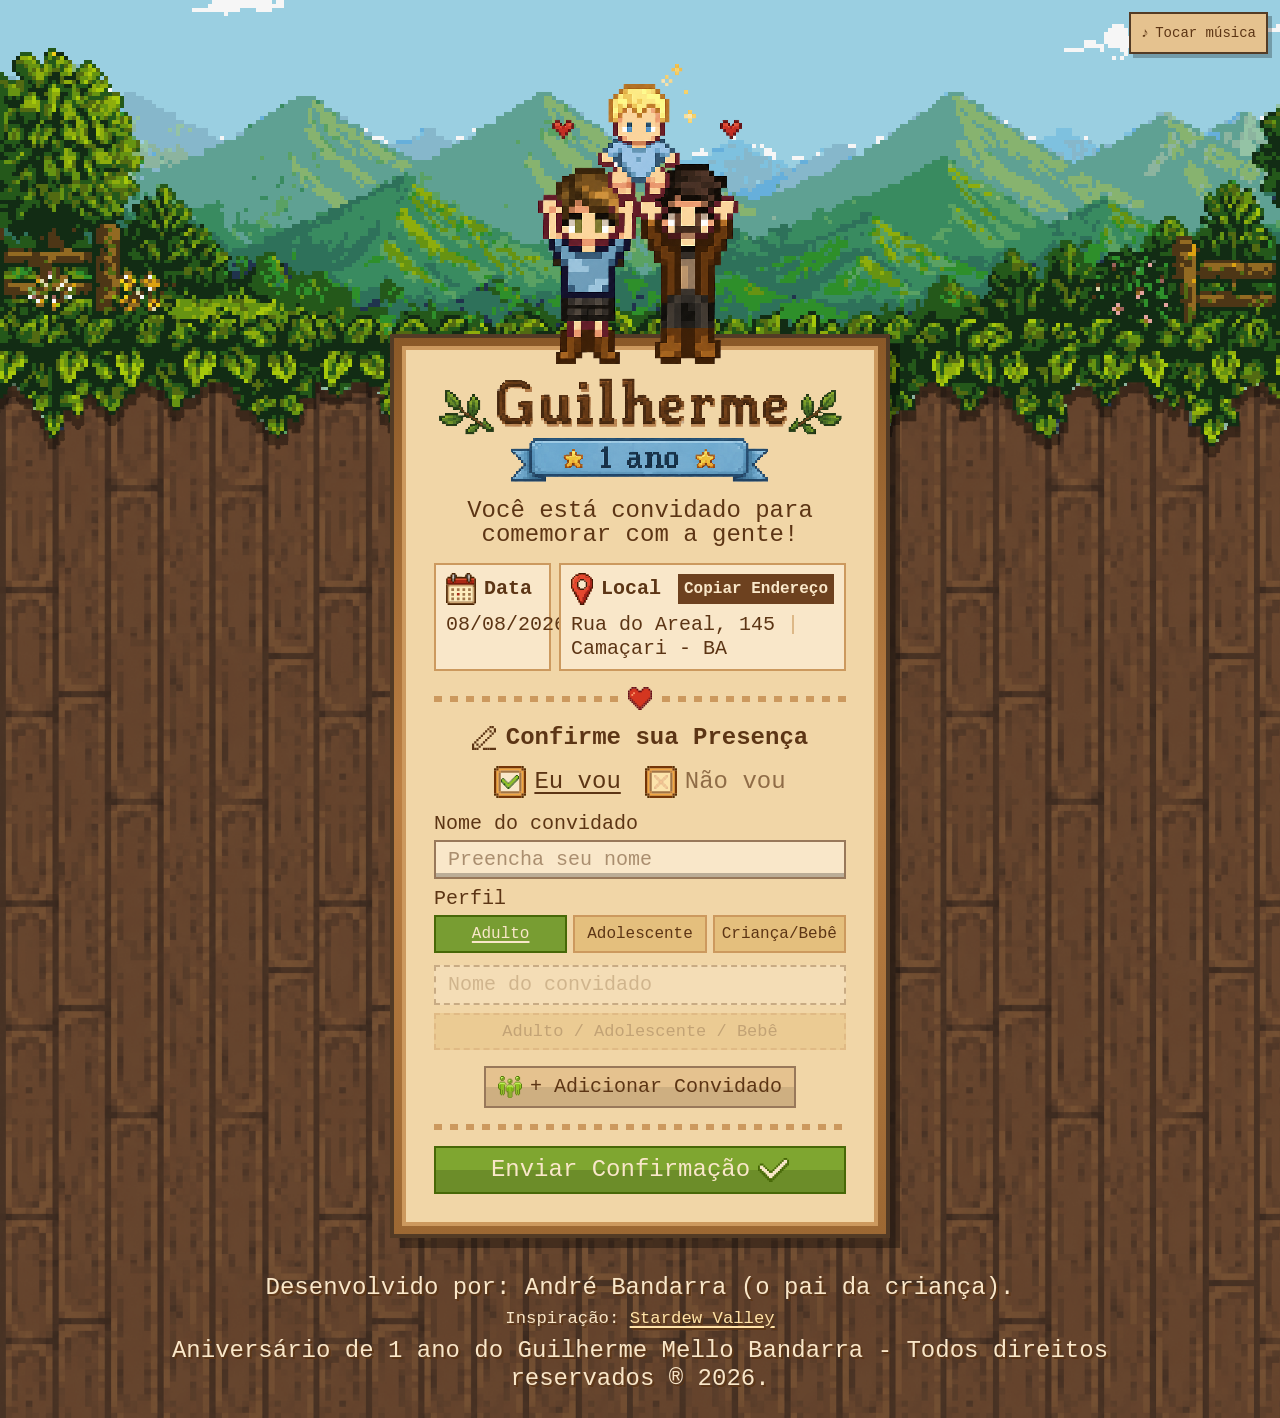
==== commit a17da53f: "Update invite button and divider styling" ====
--- a/index.html
+++ b/index.html
@@ -110,7 +110,6 @@
 
                 <div class="submit-lines" aria-hidden="true">
                   <img src="assets/images/divider-line-wide.svg" alt="" />
-                  <img src="assets/images/divider-line-wide.svg" alt="" />
                 </div>
 
                 <button class="submit-button" type="submit" id="submitButton">
--- a/styles.css
+++ b/styles.css
@@ -648,6 +648,7 @@
   border-radius: 0;
   padding: 8px 12px;
   background: #d6b06f;
+  background-image: linear-gradient(rgb(229, 194, 143) 50%, rgb(206, 175, 129) 50%);
   box-shadow: none;
   color: var(--ink);
   font-size: clamp(16px, 4.4vw, 20px);
@@ -838,8 +839,6 @@
   background: linear-gradient(180deg, #8eb73a 0 50%, #73992d 50% 100%);
 }
 
-.add-guest:hover,
-.remove-guest:hover,
 .audio-toggle:hover {
   background: #e8c481;
 }
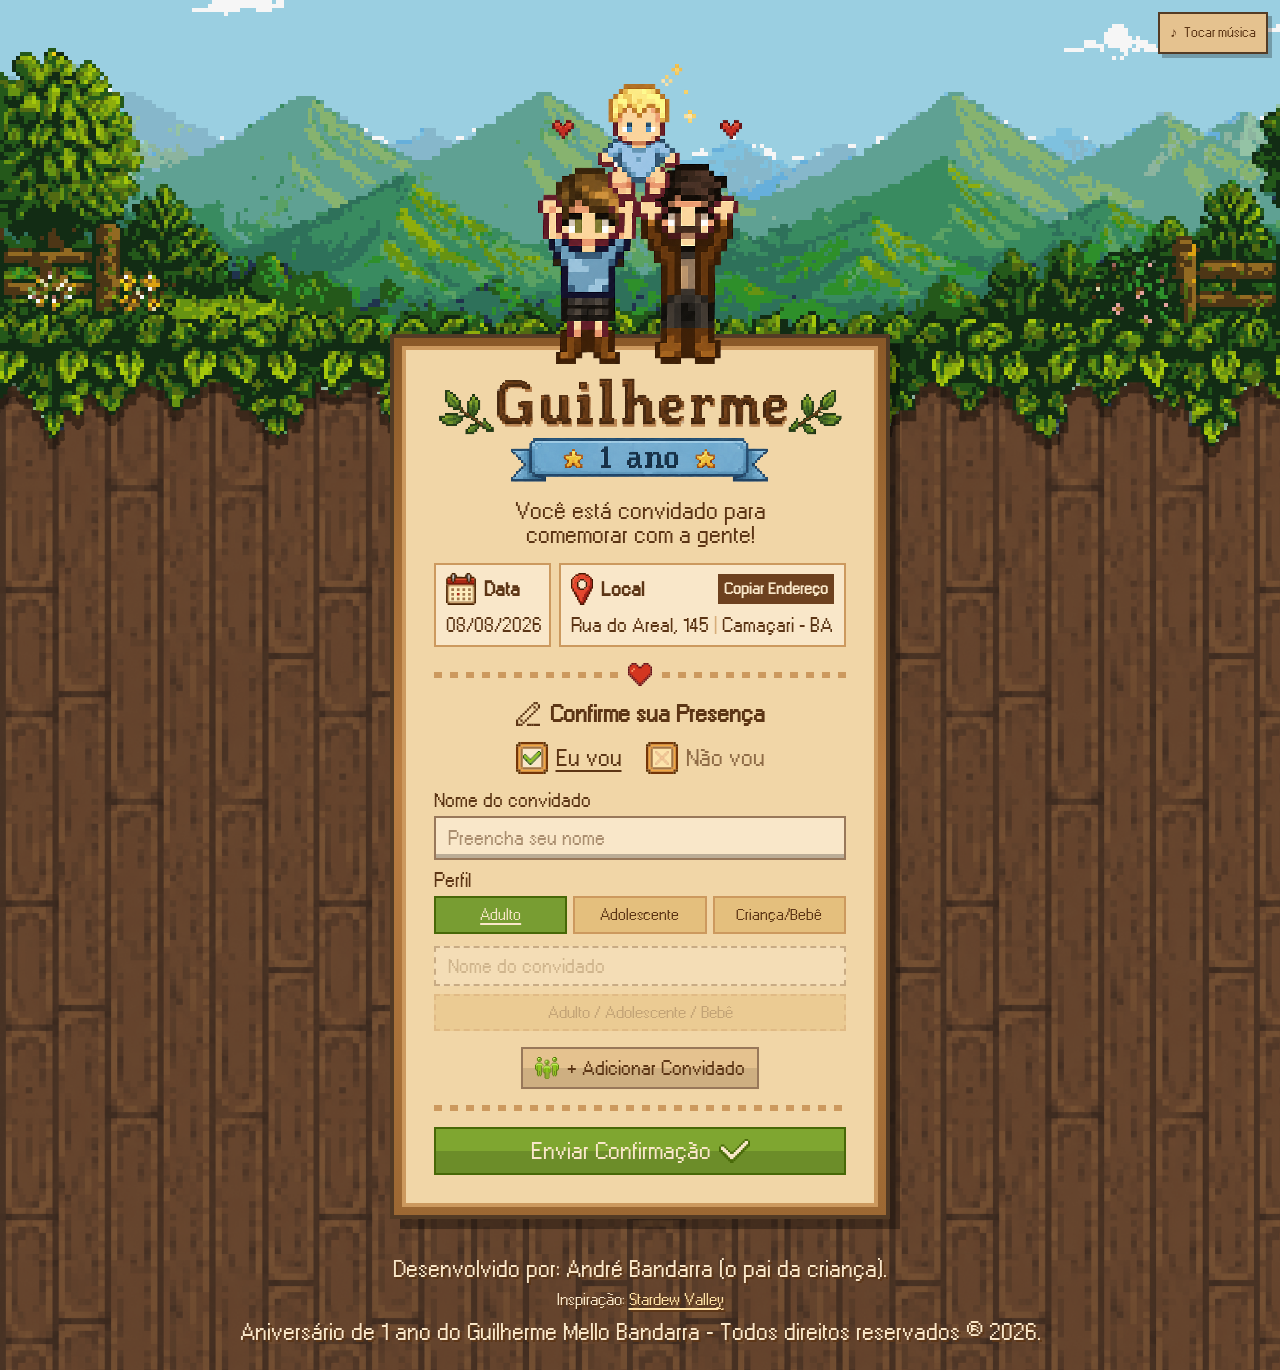
==== commit a319927f: "Embed local web fonts" ====
--- a/index.html
+++ b/index.html
@@ -6,6 +6,8 @@
     <title>Convite Guilherme - 1 ano</title>
     <link rel="icon" type="image/webp" href="assets/images/favicon.webp" />
     <link rel="icon" type="image/png" href="assets/images/favicon.png" />
+    <link rel="preload" href="assets/fonts/windows-regular.woff2" as="font" type="font/woff2" crossorigin />
+    <link rel="preload" href="assets/fonts/thin-sans.woff2" as="font" type="font/woff2" crossorigin />
     <link rel="stylesheet" href="styles.css" />
     <script src="script.js" defer></script>
   </head>
--- a/styles.css
+++ b/styles.css
@@ -1,3 +1,19 @@
+@font-face {
+  font-family: "Windows";
+  src: url("assets/fonts/windows-regular.woff2") format("woff2");
+  font-display: swap;
+  font-style: normal;
+  font-weight: 400;
+}
+
+@font-face {
+  font-family: "Thin Sans";
+  src: url("assets/fonts/thin-sans.woff2") format("woff2");
+  font-display: swap;
+  font-style: normal;
+  font-weight: 400;
+}
+
 :root {
   --wood-dark: #533b25;
   --wood-mid: #8a5928;
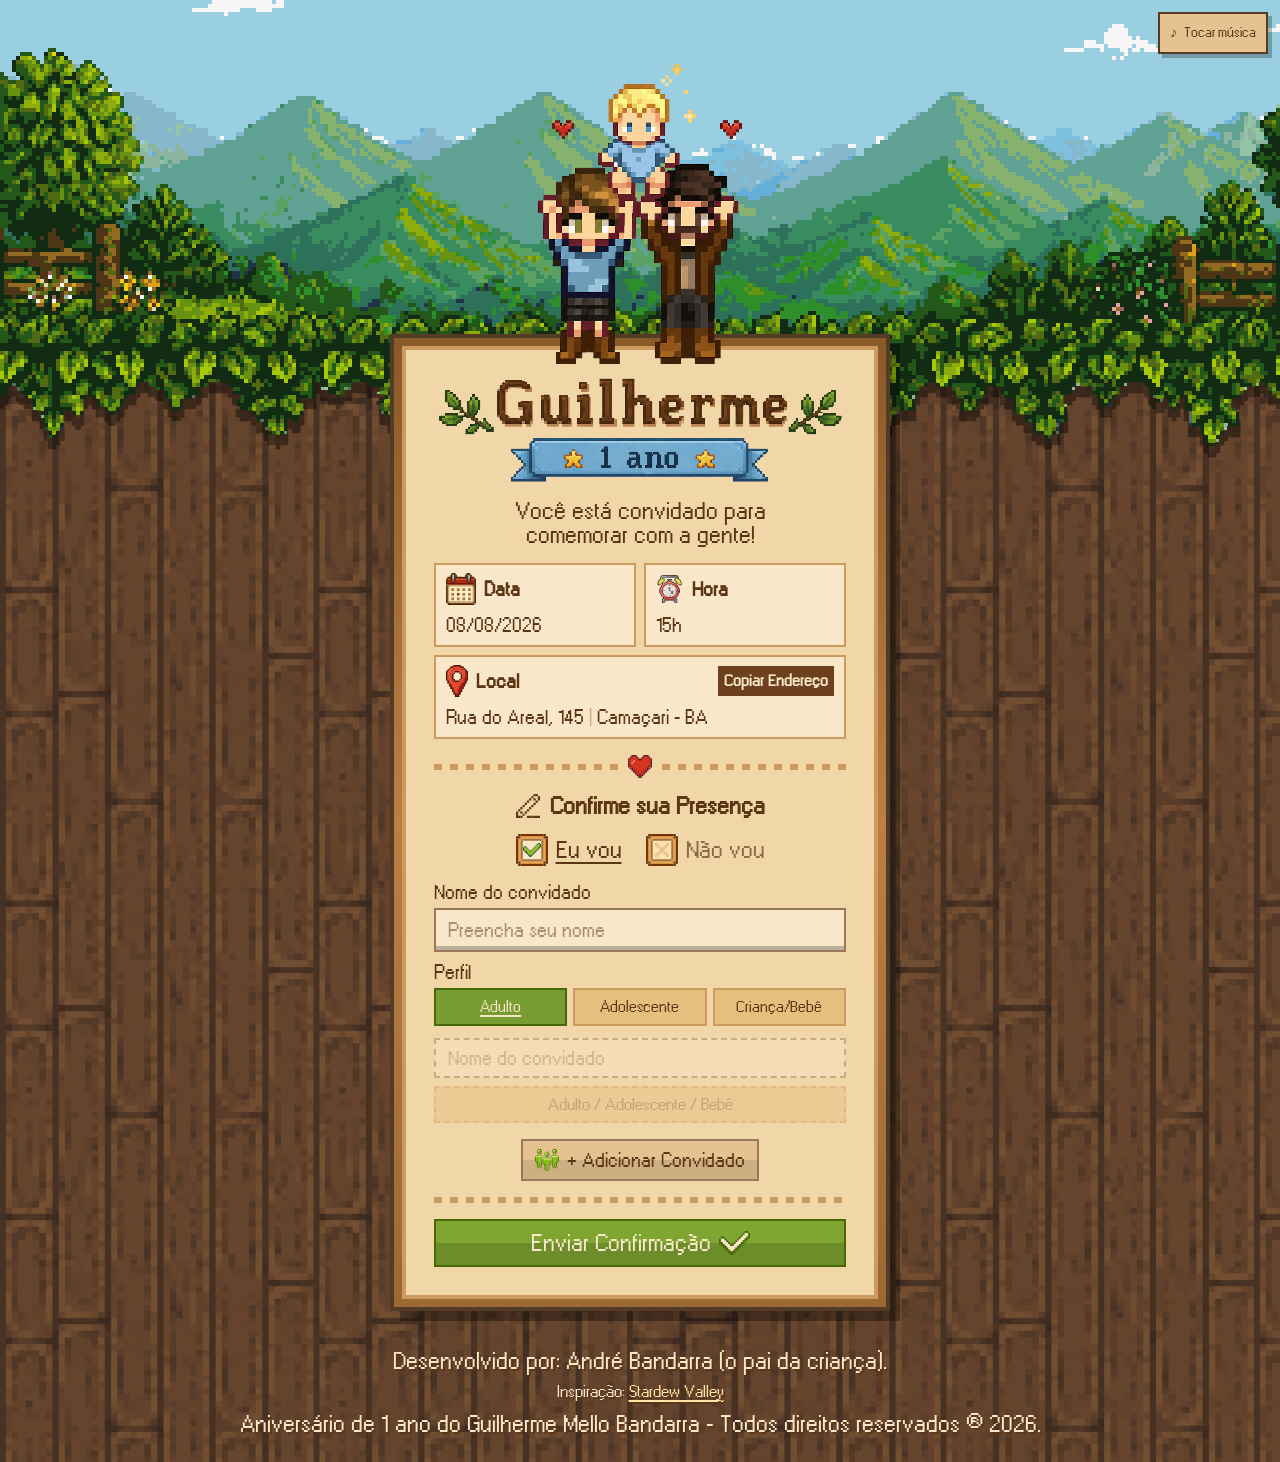
==== commit 8cdbac1f: "Add party time to invite details" ====
--- a/index.html
+++ b/index.html
@@ -54,6 +54,14 @@
                     <span>Data</span>
                   </div>
                   <p>08/08/2026</p>
+                </div>
+
+                <div class="info-box time-box">
+                  <div class="info-heading">
+                    <img class="info-icon time-icon" src="assets/images/icon-time.svg" alt="" aria-hidden="true" />
+                    <span>Hora</span>
+                  </div>
+                  <p>15h</p>
                 </div>
 
                 <div class="info-box location-box">
--- a/styles.css
+++ b/styles.css
@@ -251,7 +251,7 @@
 .party-info {
   display: grid;
   width: 100%;
-  grid-template-columns: 117px minmax(0, 1fr);
+  grid-template-columns: repeat(2, minmax(0, 1fr));
   gap: 8px;
 }
 
@@ -284,11 +284,19 @@
   width: 22px;
 }
 
+.time-icon {
+  width: 28px;
+}
+
 .info-box p {
   margin: 8px 0 0;
   color: var(--ink);
   font-size: clamp(14px, 4vw, 20px);
   line-height: 1.2;
+}
+
+.location-box {
+  grid-column: 1 / -1;
 }
 
 .location-box .info-heading span:first-of-type {
@@ -977,10 +985,6 @@
     font-size: clamp(22px, 6vw, 25px);
   }
 
-  .party-info {
-    grid-template-columns: 1fr;
-  }
-
   .title-art {
     aspect-ratio: 2172 / 724;
     width: min(92%, 292px);
@@ -993,14 +997,16 @@
     object-fit: contain;
   }
 
-  .date-box {
+  .date-box,
+  .time-box {
     display: grid;
     grid-template-columns: auto 1fr;
     align-items: center;
     gap: 8px;
   }
 
-  .date-box p {
+  .date-box p,
+  .time-box p {
     margin: 0;
     text-align: right;
   }
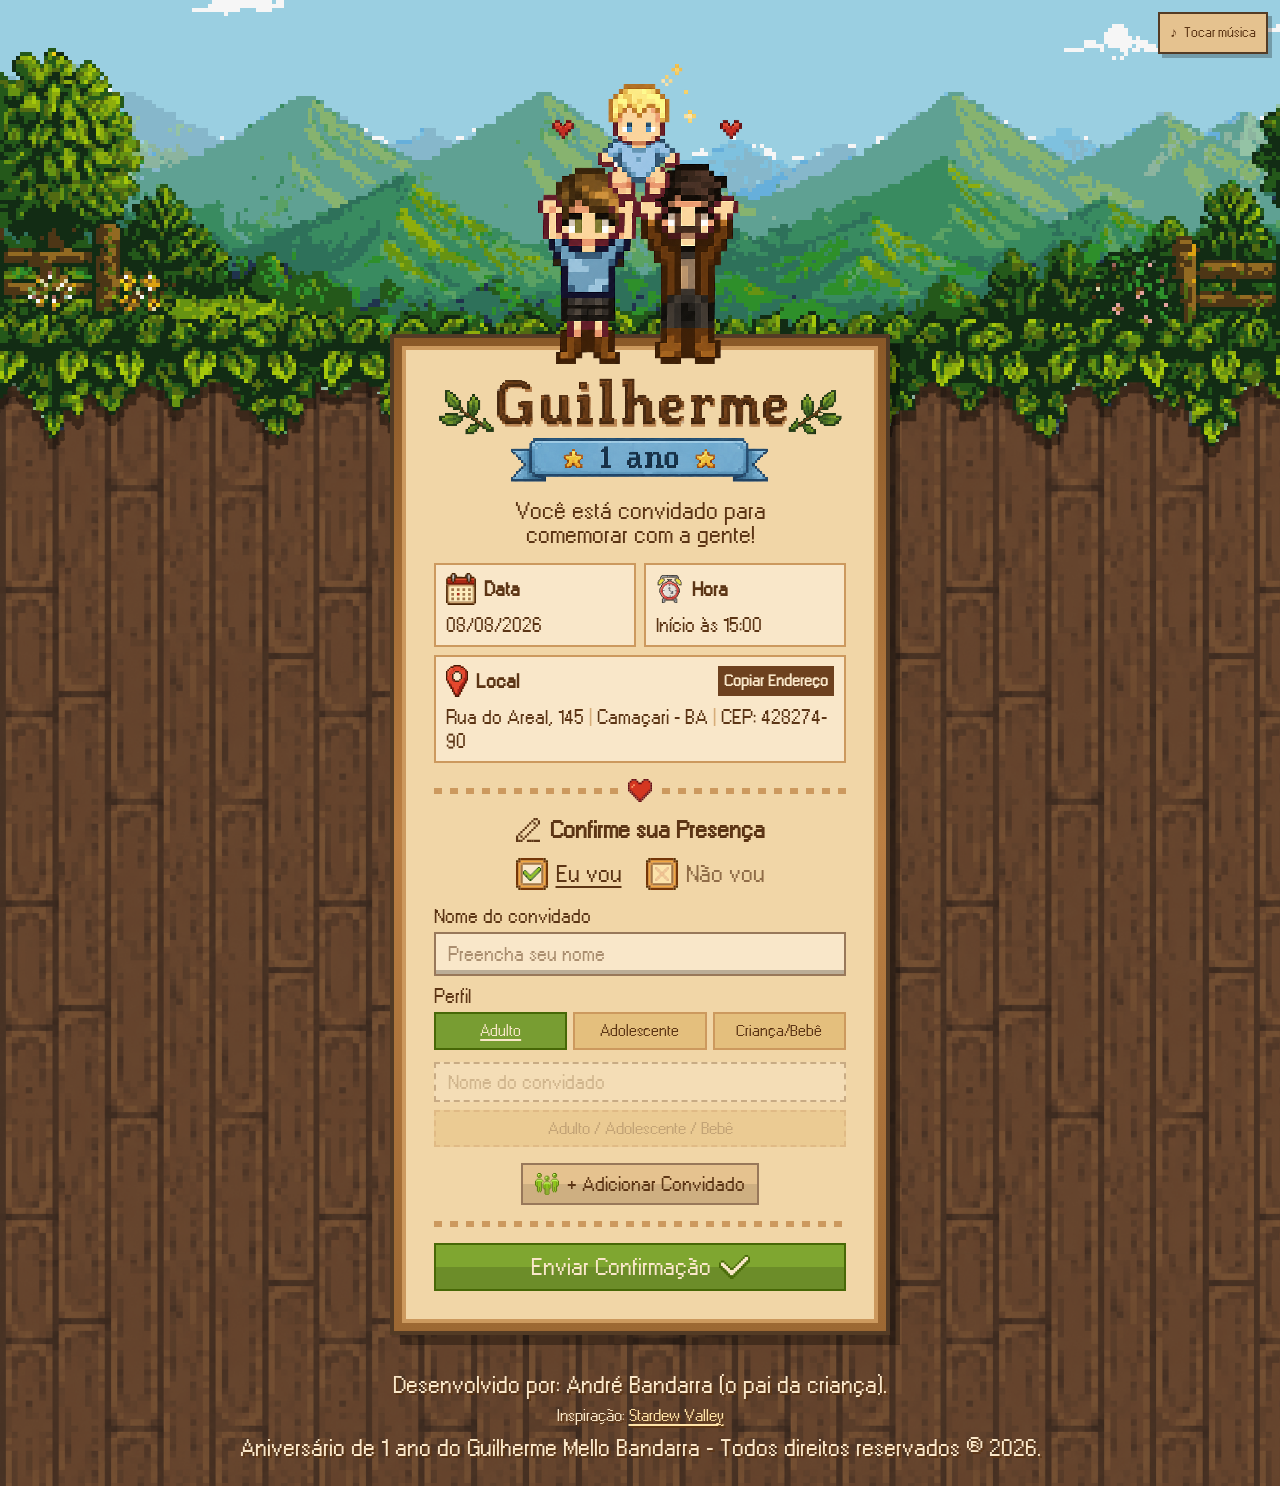
==== commit 938f7b53: "Update invite time and address text" ====
--- a/index.html
+++ b/index.html
@@ -61,7 +61,7 @@
                     <img class="info-icon time-icon" src="assets/images/icon-time.svg" alt="" aria-hidden="true" />
                     <span>Hora</span>
                   </div>
-                  <p>15h</p>
+                  <p>Início às 15:00</p>
                 </div>
 
                 <div class="info-box location-box">
@@ -70,7 +70,7 @@
                     <span>Local</span>
                     <button class="copy-button" type="button" id="copyAddress">Copiar Endereço</button>
                   </div>
-                  <p id="partyAddress">Rua do Areal, 145 <span>|</span> Camaçari - BA</p>
+                  <p id="partyAddress">Rua do Areal, 145 <span>|</span> Camaçari - BA <span>|</span> CEP: 428274-90</p>
                 </div>
               </section>
 
